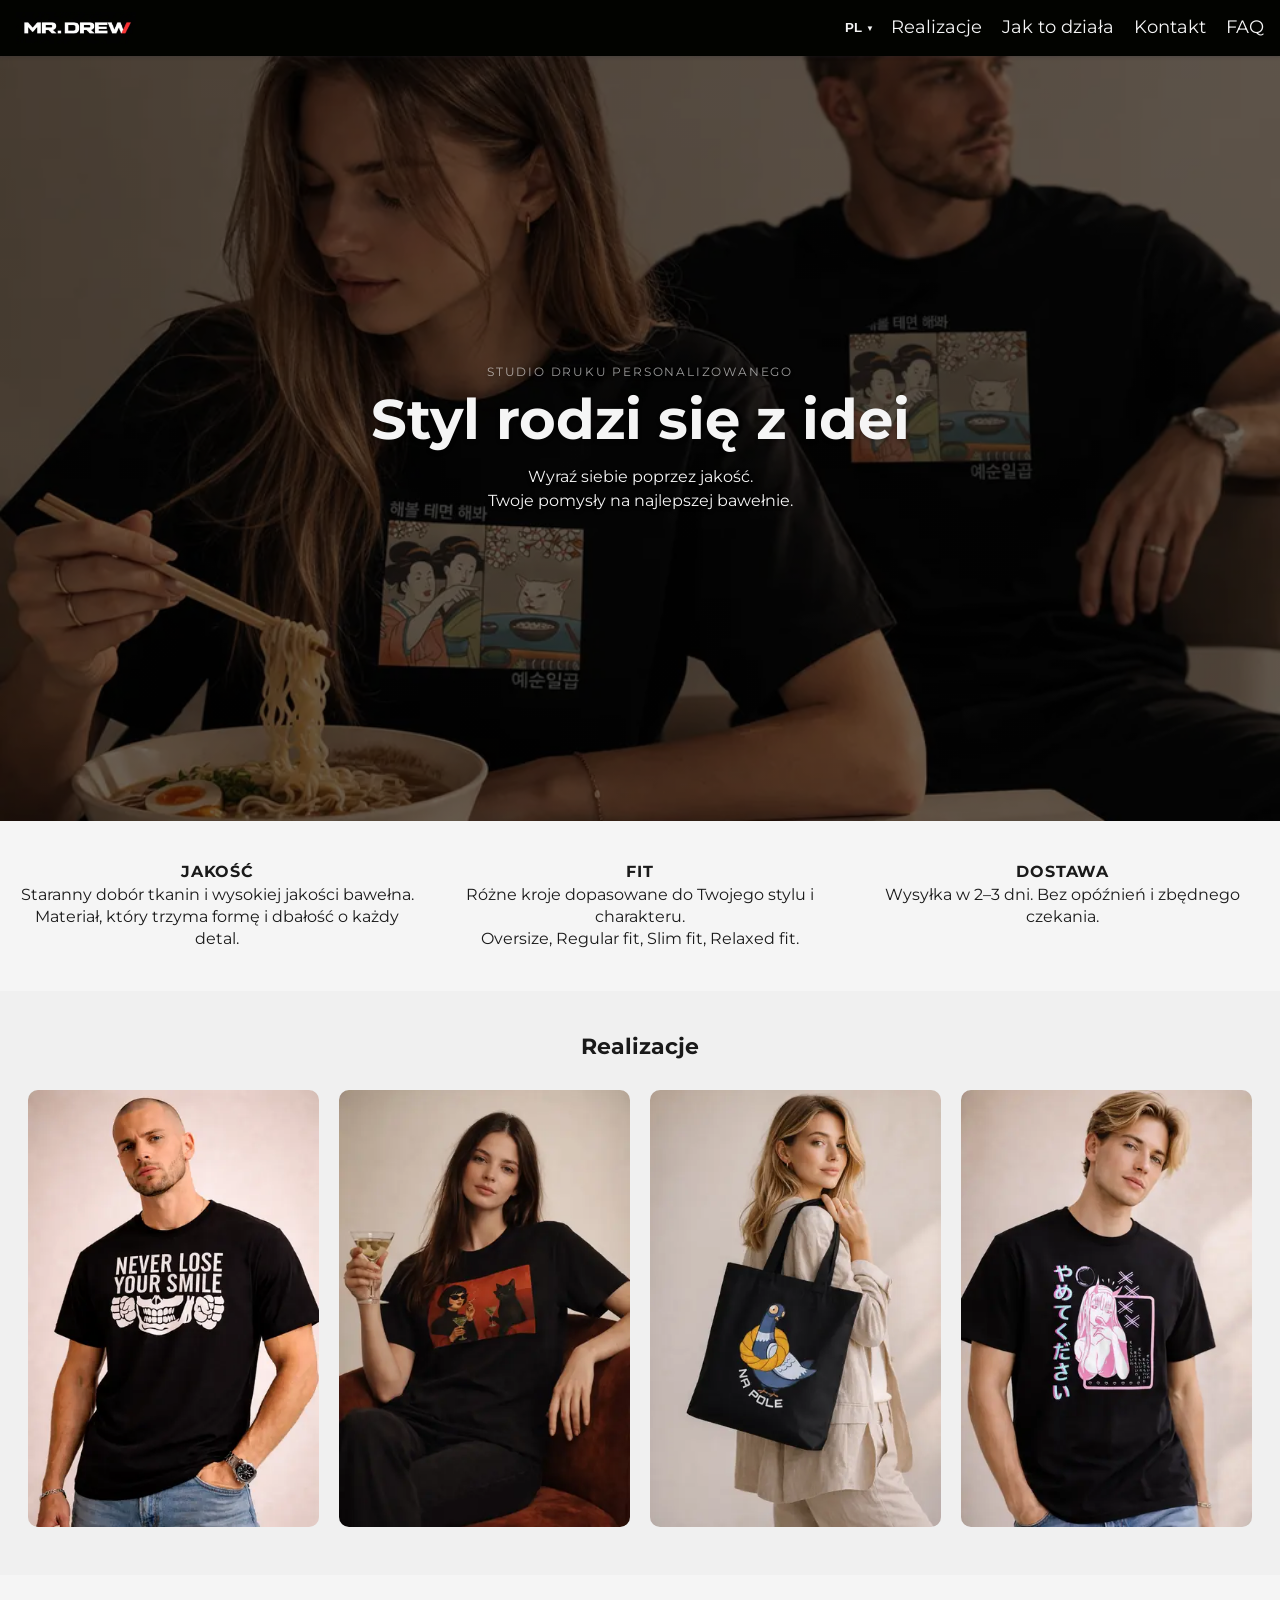
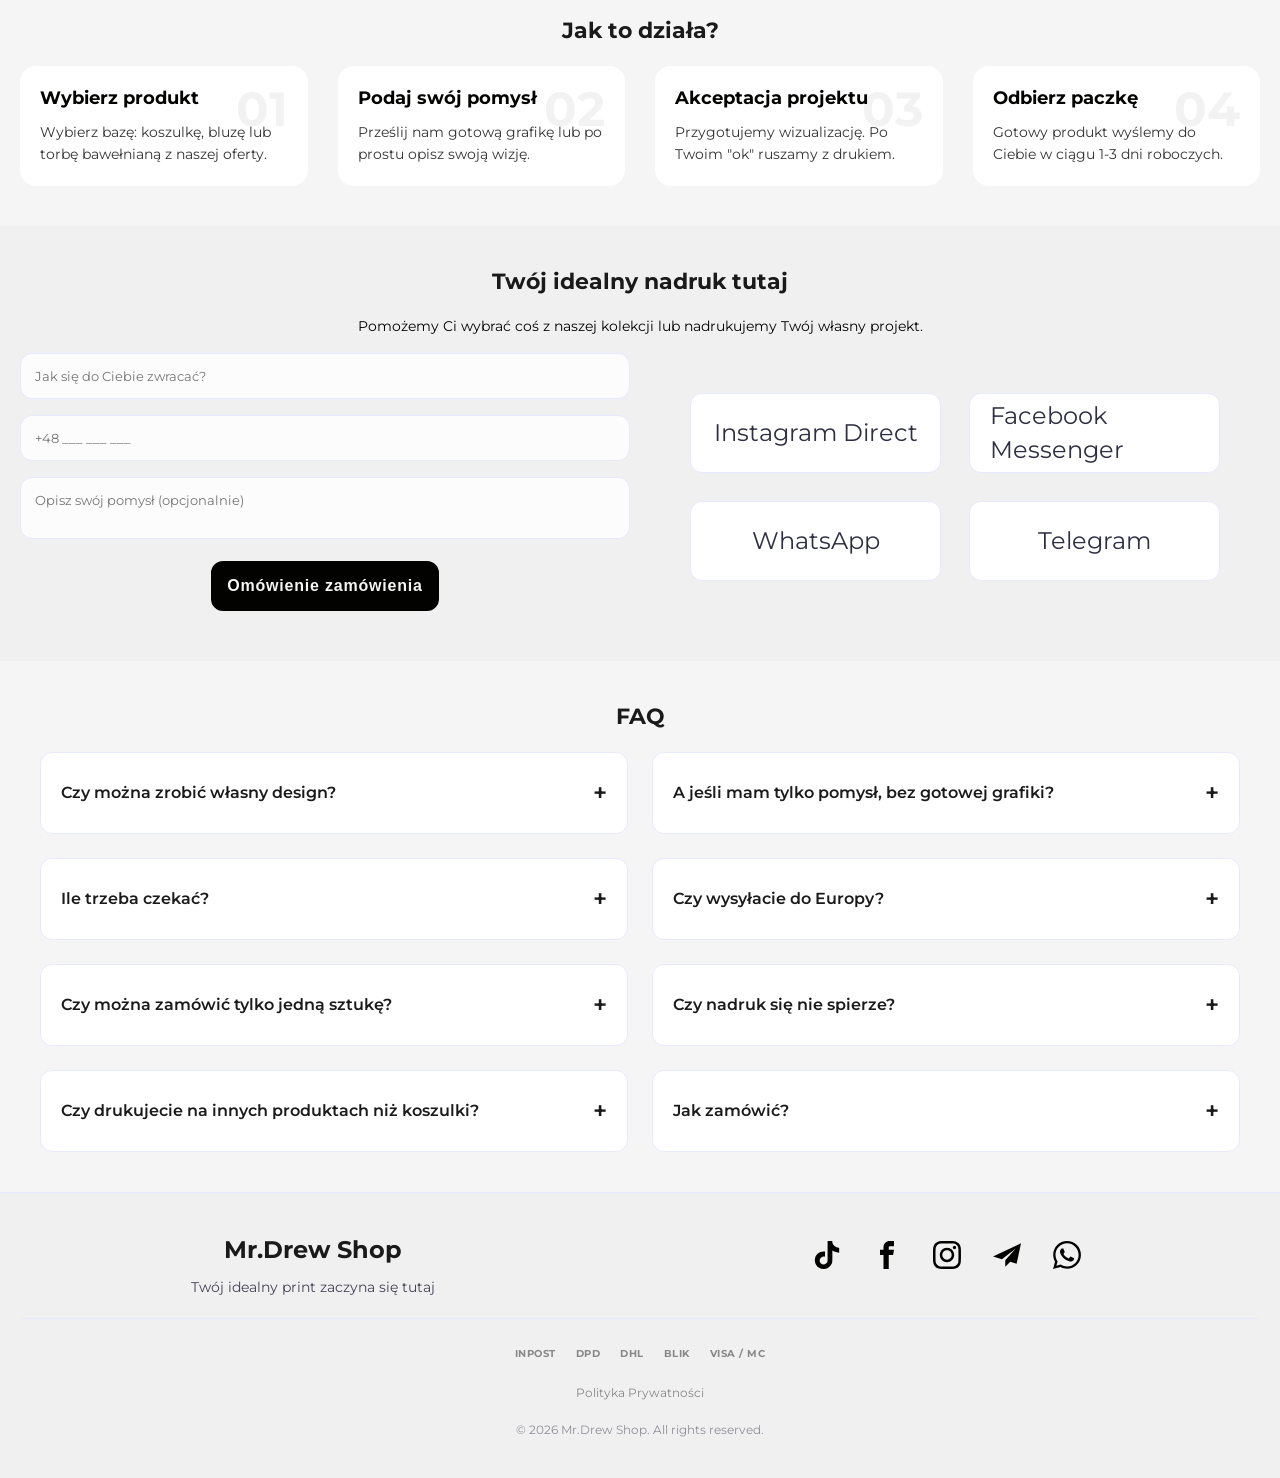
==== index.html @ 03f2119f "su1" ====
<!doctype html>
<html lang="pl">
  <head>
    <meta charset="UTF-8" />
    <meta name="viewport" content="width=device-width, initial-scale=1.0" />
    <title>
      Mr. Drew | Nadruki na odzieży | Personalizowane koszulki i bluzy
    </title>
    <meta
      name="description"
      content="Personalizowana odzież с Twoim nadrukiem w 48h. Najwyższa jakość, gruba bawełna i trwałe nadruki. Stwórz własny styl z Mr. Drew. Noś swoje!"
    />
    <meta property="og:type" content="website" />
    <meta property="og:url" content="https://mrdrewstore.pl/" />
    <meta
      property="og:title"
      content="MR. DREW | Personalizowany nadruk на odzieży"
    />
    <meta
      property="og:description"
      content="Wysokiej jakości nadruki na koszulkach w 48h. Twoje pomysły na najlepszej bawełnie. Noś to, co Twoje!"
    />
    <meta property="og:image" content="../img/og-image.jpg" />
    <meta property="twitter:card" content="summary_large_image" />
    <meta
      property="twitter:title"
      content="MR. DREW | Nadruki personalizowane"
    />
    <meta
      property="twitter:description"
      content="Stwórz własny styl. Najwyższa jakość bawełny i trwały nadruk."
    />
    <link
      rel="preload"
      href="./fonts/montserrat-v31-cyrillic_cyrillic-ext_latin_latin-ext-700.woff2"
      as="font"
      type="font/woff2"
      crossorigin
    />
    <link
      rel="preload"
      href="./fonts/montserrat-v31-cyrillic_cyrillic-ext_latin_latin-ext-regular.woff2"
      as="font"
      type="font/woff2"
      crossorigin
    />
    <link
      rel="preload"
      as="image"
      href="./img/hero-mobile.webp"
      media="(max-width: 767px)"
    />
    <link
      rel="preload"
      as="image"
      href="./img/hero-tablet.webp"
      media="(min-width: 768px) and (max-width: 1023px)"
    />
    <link
      rel="preload"
      as="image"
      href="./img/hero.webp"
      media="(min-width: 1024px)"
    />
    <link rel="stylesheet" href="./css/style.css" />
    <link rel="alternate" hreflang="pl" href="https://mrdrewstore.pl/" />
    <link rel="alternate" hreflang="uk" href="https://mrdrewstore.pl/ua/" />
    <link rel="alternate" hreflang="en" href="https://mrdrewstore.pl/en/" />
    <script type="application/ld+json">
      {
        "@context": "https://schema.org",
        "@type": "FAQPage",
        "mainEntity": [
          {
            "@type": "Question",
            "name": "Czy można zrobić własny design?",
            "acceptedAnswer": {
              "@type": "Answer",
              "text": "Tak, to nasza specjalność. Prześlij nam swój projekt, а my dobierzemy najlepszą metodę druku (DTF lub sitodruk), aby Twoja wizja stała się rzeczywistością."
            }
          },
          {
            "@type": "Question",
            "name": "A jeśli mam tylko pomysł, bez gotowej grafiki?",
            "acceptedAnswer": {
              "@type": "Answer",
              "text": "Żaden problem. Opisz nam to słowami, a my pomożemy to sformalizować i przygotować profesjonalny projekt do druku."
            }
          },
          {
            "@type": "Question",
            "name": "Ile trzeba czekać?",
            "acceptedAnswer": {
              "@type": "Answer",
              "text": "Realizacja trwa zazwyczaj 1–3 dni robocze. Do tego należy doliczyć czas dostawy kurierem, który na terenie Polski zajmuje zwykle 1-2 dni."
            }
          },
          {
            "@type": "Question",
            "name": "Czy wysyłacie do Europy?",
            "acceptedAnswer": {
              "@type": "Answer",
              "text": "Tak, wysyłamy nasze produkty do większości krajów Europy. Szybko i bez zbędnych formalności."
            }
          },
          {
            "@type": "Question",
            "name": "Czy można zamówić tylko jedną sztukę?",
            "acceptedAnswer": {
              "@type": "Answer",
              "text": "Oczywiście. Realizujemy zamówienia już od jednej sztuki, ale chętnie podejmujemy się też większych nakładów hurtowych."
            }
          },
          {
            "@type": "Question",
            "name": "Czy nadruk się nie spierze?",
            "acceptedAnswer": {
              "@type": "Answer",
              "text": "Nie. Stosujemy trwałe techniki druku, takie jak DTF, które przy praniu w 30-40 stopniach zachowują idealny wygląd przez lata."
            }
          }
        ]
      }
    </script>
  </head>
  <body id="main">
    <header class="header">
      <div class="logo">
        <a href="./index.html"
          ><img
            src="./img/logo.webp"
            class="logo-img"
            alt="Mr. Drew - strona główna"
        /></a>
      </div>

      <div class="header-actions">
        <div class="lang-switcher">
          <button
            type="button"
            class="lang-current"
            aria-label="Zmień język"
            aria-expanded="false"
            aria-haspopup="listbox"
          >
            PL
          </button>

          <ul class="lang-list">
            <li>
              <a href="/" aria-label="Język polski">PL</a>
            </li>
            <li>
              <a href="/ua/" aria-label="Język ukraiński">UA</a>
            </li>
            <li>
              <a href="/en/" aria-label="Język angielski">EN</a>
            </li>
          </ul>
        </div>
        <button
          type="button"
          class="burger-btn"
          data-menu-open
          aria-label="Otwórz menu"
        >
          <svg class="burger-icon" width="24" height="24">
            <use href="./img/icons.svg#icon-burger"></use>
          </svg>
        </button>
        <nav class="nav-desktop">
          <ul>
            <li>
              <a href="#categories" class="nav-link">Realizacje</a>
            </li>
            <li><a href="#process" class="nav-link">Jak to działa</a></li>
            <li><a href="#order-form" class="nav-link">Kontakt</a></li>
            <li>
              <a href="#faq" class="nav-link">FAQ</a>
            </li>
          </ul>
        </nav>
      </div>

      <div class="mobile-menu" data-menu>
        <div class="container mobile-menu-container">
          <button
            class="mobile-menu-close"
            data-menu-close
            aria-label="Zamknij menu"
          >
            <svg class="mobile-menu-close-icon" width="8" height="8">
              <use href="./img/icons.svg#icon-close"></use>
            </svg>
          </button>
          <nav class="nav">
            <ul class="nav-list-mobile">
              <li>
                <a href="#categories">Realizacje</a>
              </li>
              <li><a href="#process">Jak to działa</a></li>
              <li><a href="#order-form">Kontakt / Forma</a></li>
              <li>
                <a href="#faq">FAQ</a>
              </li>
            </ul>
          </nav>
          <address class="contacts-mobile">
            <ul class="contacts-list-mobile">
              <li class="contacts-item-mobile">
                <a
                  class="contacts-link-mobile"
                  href="mailto:mrdrewstore@gmail.com"
                  >mrdrewstore@gmail.com</a
                >
              </li>
              <li class="contacts-item-mobile">
                <a class="contacts-link-mobile" href="tel:+48575214889"
                  >+48 575 214 889</a
                >
              </li>
            </ul>
          </address>
          <ul class="header-link-list">
            <li class="social-list">
              <a
                class="social-link"
                href="https://www.tiktok.com/@mr.drew_store"
                aria-label="Nasz TikTok"
              >
                <svg class="social-link-icon" width="24" height="24">
                  <use href="./img/icons.svg#icon-tiktok"></use>
                </svg>
              </a>
            </li>
            <li class="social-list">
              <a
                class="social-link"
                href="https://www.facebook.com/people/Mr-Drew/61578522144234/"
                aria-label="Nasz Facebook"
              >
                <svg class="social-link-icon" width="24" height="24">
                  <use href="./img/icons.svg#icon-facebook"></use>
                </svg>
              </a>
            </li>
            <li class="social-list">
              <a
                class="social-link"
                href="https://www.instagram.com/mr.drew_store"
                aria-label="Nasz Instagram"
              >
                <svg class="social-link-icon" width="24" height="24">
                  <use href="./img/icons.svg#icon-instagram"></use>
                </svg>
              </a>
            </li>
            <li class="social-list">
              <a
                class="social-link"
                href="https://t.me/mr.drew_store/"
                aria-label="Nasz Telegram"
              >
                <svg class="social-link-icon" width="24" height="24">
                  <use href="./img/icons.svg#icon-send"></use>
                </svg>
              </a>
            </li>
            <li class="social-list">
              <a
                class="social-link"
                href="https://wa.me/48575214889"
                aria-label="Skontaktuj się przez WhatsApp"
              >
                <svg class="social-link-icon" width="24" height="24">
                  <use href="./img/icons.svg#icon-whatsapp"></use>
                </svg>
              </a>
            </li>
          </ul>
        </div>
      </div>
    </header>

    <section class="hero">
      <div class="hero-content">
        <p class="hero-overline">Studio druku personalizowanego</p>
        <h1>Styl rodzi się z idei</h1>
        <p class="hero-subtitle">
          Wyraź siebie poprzez jakość. <br />
          Twoje pomysły na najlepszej bawełnie.
        </p>
      </div>
    </section>

    <section class="features section">
      <div class="feature-item">
        <div>
          <h3 class="feature-title">JAKOŚĆ</h3>
          <p>
            Staranny dobór tkanin i wysokiej jakości bawełna. Materiał, który
            trzyma formę i dbałość o każdy detal.
          </p>
        </div>
      </div>

      <div class="feature-item">
        <div>
          <h3 class="feature-title">FIT</h3>
          <p>
            Różne kroje dopasowane do Twojego stylu i charakteru. <br />
            Oversize, Regular fit, Slim fit, Relaxed fit.
          </p>
        </div>
      </div>

      <div class="feature-item">
        <div>
          <h3 class="feature-title">DOSTAWA</h3>
          <p>Wysyłka w 2–3 dni. Bez opóźnień i zbędnego czekania.</p>
        </div>
      </div>
    </section>

    <section class="section categories" id="categories">
      <h2>Realizacje</h2>
      <div class="grid-four">
        <div class="category-card">
          <div class="img-placeholder">
            <picture>
              <source
                srcset="./img/smile.webp 400w, ./img/smile@2x.webp 800w"
                sizes="(max-width: 767px) 100vw, (max-width: 1023px) 50vw, 25vw"
                type="image/webp"
              />

              <img
                src="./img/smile.webp"
                alt="Koszulka męska z autorskim nadrukiem premium"
                decoding="async"
                width="400"
                height="600"
              />
            </picture>
          </div>
        </div>
        <div class="category-card">
          <div class="img-placeholder">
            <picture>
              <source
                srcset="./img/glass.webp 400w, ./img/glass@2x.webp 800w"
                sizes="(max-width: 767px) 100vw, (max-width: 1023px) 50vw, 25vw"
                type="image/webp"
              />

              <img
                src="./img/glass.webp"
                alt="Stylowy nadruk na czarnej koszulce - Studio Mr. Drew"
                decoding="async"
                width="400"
                height="600"
              />
            </picture>
          </div>
        </div>
        <div class="category-card">
          <div class="img-placeholder">
            <picture>
              <source
                srcset="./img/bag.webp 400w, ./img/bag@2x.webp 800w"
                sizes="(max-width: 767px) 100vw, (max-width: 1023px) 50vw, 25vw"
                type="image/webp"
              />

              <img
                src="./img/bag.webp"
                alt="Torba bawełniana z personalizowanym nadrukiem"
                decoding="async"
                width="400"
                height="600"
              />
            </picture>
          </div>
        </div>
        <div class="category-card">
          <div class="img-placeholder">
            <picture>
              <source
                srcset="./img/anime.webp 400w, ./img/anime@2x.webp 800w"
                sizes="(max-width: 767px) 100vw, (max-width: 1023px) 50vw, 25vw"
                type="image/webp"
              />

              <img
                src="./img/anime.webp"
                alt="Koszulka z nadrukiem w stylu anime"
                decoding="async"
                width="400"
                height="600"
              />
            </picture>
          </div>
        </div>
      </div>
    </section>

    <section class="process section" id="process">
      <div class="container">
        <h2 class="section-title">Jak to działa?</h2>

        <div class="process-grid">
          <div class="process-item">
            <div class="process-number">01</div>
            <h3 class="process-step-title">Wybierz produkt</h3>
            <p class="process-text">
              Wybierz bazę: koszulkę, bluzę lub torbę bawełnianą z naszej
              oferty.
            </p>
          </div>

          <div class="process-item">
            <div class="process-number">02</div>
            <h3 class="process-step-title">Podaj swój pomysł</h3>
            <p class="process-text">
              Prześlij nam gotową grafikę lub po prostu opisz swoją wizję.
            </p>
          </div>

          <div class="process-item">
            <div class="process-number">03</div>
            <h3 class="process-step-title">Akceptacja projektu</h3>
            <p class="process-text">
              Przygotujemy wizualizację. Po Twoim "ok" ruszamy z drukiem.
            </p>
          </div>

          <div class="process-item">
            <div class="process-number">04</div>
            <h3 class="process-step-title">Odbierz paczkę</h3>
            <p class="process-text">
              Gotowy produkt wyślemy do Ciebie w ciągu 1-3 dni roboczych.
            </p>
          </div>
        </div>
      </div>
    </section>

    <section class="section contact" id="order-form">
      <div class="container">
        <div class="contact-header">
          <h2 class="section-title">Twój idealny nadruk tutaj</h2>
          <p class="alt-title">
            Pomożemy Ci wybrać coś z naszej kolekcji lub nadrukujemy Twój własny
            projekt.
          </p>
        </div>

        <div class="contact-grid">
          <form
            name="consultation-form"
            method="POST"
            data-netlify="true"
            data-netlify-honeypot="bot-field"
            class="order-form"
          >
            <input type="hidden" name="form-name" value="consultation-form" />
            <div class="visually-hidden">
              <label>Don't fill this out: <input name="bot-field" /></label>
            </div>
            <div class="form-group">
              <input
                type="text"
                name="name"
                placeholder="Jak się do Ciebie zwracać?"
                required
                autocomplete="name"
              />
            </div>

            <div class="form-group">
              <input
                type="tel"
                name="phone"
                id="form-phone-input"
                inputmode="tel"
                placeholder="+48 ___ ___ ___"
                required
                minlength="9"
                pattern=".{9,}"
                title="Numer powinien zawierać co najmniej 9 znaków"
                autocomplete="tel"
              />
            </div>

            <div class="form-group">
              <textarea
                name="request"
                placeholder="Opisz swój pomysł (opcjonalnie)"
              ></textarea>
            </div>

            <button type="submit" class="btn-submit">
              Omówienie zamówienia
            </button>
          </form>

          <div class="contact-alternatives">
            <div class="messenger-grid">
              <a
                href="https://ig.me/m/mr.drew_store"
                class="ms-btn insta"
                target="_blank"
                >Instagram Direct</a
              >
              <a
                href="https://m.me/61578522144234"
                class="ms-btn mssngr"
                target="_blank"
                >Facebook Messenger</a
              >
              <a
                href="https://wa.me/48575214889"
                class="ms-btn wa"
                target="_blank"
                >WhatsApp</a
              >
              <a
                href="https://t.me/mr_drew_store"
                class="ms-btn tg"
                target="_blank"
                >Telegram</a
              >
            </div>
          </div>
        </div>
      </div>
    </section>

    <section class="section faq" id="faq">
      <div class="container">
        <h2 class="section-title">FAQ</h2>

        <div class="faq-list">
          <details class="faq-card" name="faq">
            <summary class="faq-question">
              Czy można zrobić własny design?
            </summary>
            <div class="faq-answer-wrapper">
              <div class="faq-answer-inner">
                <div class="faq-answer">
                  <p>
                    Tak, to nasza specjalność. Prześlij nam swój projekt, a my
                    dobierzemy najlepszą metodę druku (DTF lub sitodruk), aby
                    Twoja wizja stała się rzeczywistością.
                  </p>
                </div>
              </div>
            </div>
          </details>

          <details class="faq-card" name="faq">
            <summary class="faq-question">
              A jeśli mam tylko pomysł, bez gotowej grafiki?
            </summary>
            <div class="faq-answer-wrapper">
              <div class="faq-answer-inner">
                <div class="faq-answer">
                  <p>
                    Żaden problem. Opisz nam to słowami, a my pomożemy to
                    sformalizować i przygotować do druku.
                  </p>
                </div>
              </div>
            </div>
          </details>

          <details class="faq-card" name="faq">
            <summary class="faq-question">Ile trzeba czekać?</summary>
            <div class="faq-answer-wrapper">
              <div class="faq-answer-inner">
                <div class="faq-answer">
                  <p>
                    Zazwyczaj 1–3 dni na wykonanie. Do tego dochodzi czas
                    dostawy kurierem — zależy od miasta, ale działamy
                    ekspresowo.
                  </p>
                </div>
              </div>
            </div>
          </details>

          <details class="faq-card" name="faq">
            <summary class="faq-question">Czy wysyłacie do Europy?</summary>
            <div class="faq-answer-wrapper">
              <div class="faq-answer-inner">
                <div class="faq-answer">
                  <p>
                    Tak. Ślemy paczki do całej Europy bez zbędnych ceregieli.
                  </p>
                </div>
              </div>
            </div>
          </details>

          <details class="faq-card" name="faq">
            <summary class="faq-question">
              Czy można zamówić tylko jedną sztukę?
            </summary>
            <div class="faq-answer-wrapper">
              <div class="faq-answer-inner">
                <div class="faq-answer">
                  <p>Oczywiście. Jedną, dziesięć czy sto — jak Ci wygodnie.</p>
                </div>
              </div>
            </div>
          </details>

          <details class="faq-card" name="faq">
            <summary class="faq-question">Czy nadruk się nie spierze?</summary>
            <div class="faq-answer-wrapper">
              <div class="faq-answer-inner">
                <div class="faq-answer">
                  <p>
                    Nie. Robimy to tak, żebyś nosił to latami, a nie na raz.
                    Stosujemy trwałe techniki druku (DTF), które wytrzymują
                    mnóstwo prań.
                  </p>
                </div>
              </div>
            </div>
          </details>

          <details class="faq-card" name="faq">
            <summary class="faq-question">
              Czy drukujecie na innych produktach niż koszulki?
            </summary>
            <div class="faq-answer-wrapper">
              <div class="faq-answer-inner">
                <div class="faq-answer">
                  <p>
                    Tak! Wykonujemy nadruki na bluzach (hoodie), torbach
                    bawełnianych (shopper), czapkach, skarpetkach oraz kubkach.
                    Do każdego materiału dobieramy najtrwalszą technikę nadruku.
                  </p>
                </div>
              </div>
            </div>
          </details>

          <details class="faq-card" name="faq">
            <summary class="faq-question">Jak zamówić?</summary>
            <div class="faq-answer-wrapper">
              <div class="faq-answer-inner">
                <div class="faq-answer">
                  <p>
                    Napisz do nas bezpośrednio lub złóż zamówienie przez stronę.
                    Dalej poprowadzimy Cię za rękę.
                  </p>
                </div>
              </div>
            </div>
          </details>
        </div>
      </div>
    </section>

    <footer class="footer">
      <div class="container">
        <div class="footer-grid">
          <div class="footer-brand">
            <a href="/" class="footer-logo">Mr.Drew Shop</a>
            <p class="footer-description">
              Twój idealny print zaczyna się tutaj
            </p>
          </div>

          <div class="footer-nav">
            <h4 class="footer-title">Nawigacja</h4>
            <ul class="footer-links">
              <li>
                <a href="#categories">Realizacje</a>
              </li>
              <li><a href="#process">Jak to działa</a></li>
              <li><a href="#order-form">Kontakt / Forma</a></li>
              <li>
                <a href="#faq">FAQ</a>
              </li>
            </ul>
          </div>

          <div class="footer-socials">
            <ul class="header-link-list">
              <li class="social-list">
                <a
                  class="social-link"
                  href="https://www.tiktok.com/@mr.drew_store"
                  aria-label="Nasz TikTok"
                  ><svg class="footer-icon" width="24" height="24">
                    <use href="./img/icons.svg#icon-tiktok"></use>
                  </svg>
                </a>
              </li>
              <li class="social-list">
                <a
                  class="social-link"
                  href="https://www.facebook.com/people/Mr-Drew/61578522144234/"
                  aria-label="Nasz Facebook"
                  ><svg class="footer-icon" width="24" height="24">
                    <use href="./img/icons.svg#icon-facebook"></use>
                  </svg>
                </a>
              </li>
              <li class="social-list">
                <a
                  class="social-link"
                  href="https://www.instagram.com/mr.drew_store"
                  aria-label="Nasz Instagram"
                  ><svg class="footer-icon" width="24" height="24">
                    <use href="./img/icons.svg#icon-instagram"></use>
                  </svg>
                </a>
              </li>
              <li class="social-list">
                <a
                  class="social-link"
                  href="https://t.me/mr.drew_store/"
                  aria-label="Nasz Telegram"
                  ><svg class="footer-icon" width="24" height="24">
                    <use href="./img/icons.svg#icon-send"></use>
                  </svg>
                </a>
              </li>
              <li class="social-list">
                <a
                  class="social-link"
                  href="https://wa.me/48575214889"
                  aria-label="Skontaktuj się przez WhatsApp"
                  ><svg class="footer-icon" width="24" height="24">
                    <use href="./img/icons.svg#icon-whatsapp"></use>
                  </svg>
                </a>
              </li>
            </ul>
          </div>
        </div>

        <hr class="footer-divider" />

        <div class="footer-bottom">
          <p class="copyright">
            &copy; 2026 Mr.Drew Shop. All rights reserved.
          </p>

          <a href="privacy.html" class="privacy-link">Polityka Prywatności</a>

          <div class="trust-badges">
            <span class="badge">InPost</span>
            <span class="badge">DPD</span>
            <span class="badge">DHL</span>
            <span class="badge">BLIK</span>
            <span class="badge">Visa / MC</span>
          </div>
        </div>
      </div>
    </footer>

    <div id="success-modal" class="modal-overlay is-hidden">
      <div class="modal-content">
        <button
          type="button"
          class="modal-close-btn"
          id="modal-close-btn"
          aria-label="Zamknij powiadomienie"
        >
          <svg width="12" height="12">
            <use href="./img/icons.svg#icon-close"></use>
          </svg>
        </button>

        <h2 class="modal-title">Dziękujemy!</h2>
        <p class="modal-text">
          Twoje zgłoszenie zostało przyjęte. Skontaktujemy się z Tobą w
          najbliższym czasie.
        </p>

        <button type="button" class="modal-ok-btn" id="modal-ok-btn">OK</button>
      </div>
    </div>
    <script src="./js/index.js"></script>

    <script>
      window.addEventListener("load", () => {
        const s1 = document.createElement("script");
        s1.async = true;
        s1.src = "https://www.googletagmanager.com/gtag/js?id=G-KKGRZ2KLPZ";
        document.body.appendChild(s1);
        window.dataLayer = window.dataLayer || [];
        function gtag() {
          dataLayer.push(arguments);
        }
        gtag("js", new Date());
        gtag("config", "G-KKGRZ2KLPZ");

        (function (c, l, a, r, i, t, y) {
          c[a] =
            c[a] ||
            function () {
              (c[a].q = c[a].q || []).push(arguments);
            };
          t = l.createElement(r);
          t.async = 1;
          t.src = "https://www.clarity.ms/tag/" + i;
          y = l.getElementsByTagName(r)[0];
          y.parentNode.insertBefore(t, y);
        })(window, document, "clarity", "script", "wjt2ygruwv");
      });
    </script>
  </body>
</html>
---- css/style.css ----
/* montserrat-regular - cyrillic_cyrillic-ext_latin_latin-ext */
@font-face {
  font-display: swap; /* Check https://developer.mozilla.org/en-US/docs/Web/CSS/@font-face/font-display for other options. */
  font-family: "Montserrat";
  font-style: normal;
  font-weight: 400;
  src: url("../fonts/montserrat-v31-cyrillic_cyrillic-ext_latin_latin-ext-regular.woff2")
    format("woff2"); /* Chrome 36+, Opera 23+, Firefox 39+, Safari 12+, iOS 10+ */
}
/* montserrat-600 - cyrillic_cyrillic-ext_latin_latin-ext */
@font-face {
  font-display: swap; /* Check https://developer.mozilla.org/en-US/docs/Web/CSS/@font-face/font-display for other options. */
  font-family: "Montserrat";
  font-style: normal;
  font-weight: 600;
  src: url("../fonts/montserrat-v31-cyrillic_cyrillic-ext_latin_latin-ext-600.woff2")
    format("woff2"); /* Chrome 36+, Opera 23+, Firefox 39+, Safari 12+, iOS 10+ */
}
/* montserrat-700 - cyrillic_cyrillic-ext_latin_latin-ext */
@font-face {
  font-display: swap; /* Check https://developer.mozilla.org/en-US/docs/Web/CSS/@font-face/font-display for other options. */
  font-family: "Montserrat";
  font-style: normal;
  font-weight: 700;
  src: url("../fonts/montserrat-v31-cyrillic_cyrillic-ext_latin_latin-ext-700.woff2")
    format("woff2"); /* Chrome 36+, Opera 23+, Firefox 39+, Safari 12+, iOS 10+ */
}

/* ==========================================================================
   1. БАЗОВЫЕ НАСТРОЙКИ (MOBILE FIRST)
   ========================================================================== */
:root {
  --dark: #1a1a1a;
  --light-bg: #f5f5f5;
  --white: #ffffff;
  --gray: #666;
  --section-padding-desktop: 120px; /* Отступ для десктопа */
  --border-color: rgba(2, 3, 0, 0.07); /* Твой тонкий бордер */
}

html {
  scroll-behavior: smooth;
}

* {
  box-sizing: border-box;
  margin: 0;
  padding: 0;
}

body {
  font-family: "Montserrat", sans-serif;
  color: var(--dark);
  line-height: 1.4;
  background-color: var(--white);
}

ul,
ol {
  list-style-type: none;
  margin: 0;
  padding: 0;
}

a {
  text-decoration: none;
}

img {
  display: block;
  max-width: 100%;
  height: auto;
}

/* Универсальный класс для скрытия элементов, которые нужны только роботам или скринридерам */
.visually-hidden {
  position: absolute;
  width: 1px;
  height: 1px;
  margin: -1px;
  border: 0;
  padding: 0;
  white-space: nowrap;
  clip-path: inset(100%);
  clip: rect(0 0 0 0);
  overflow: hidden;
}

/* Контейнеры и отступы */
.section {
  padding: 40px 20px;
  background: var(--light-bg);
  width: 100%;
  box-sizing: border-box;
}

.section h2 {
  margin-bottom: 20px;
  font-size: 1.4rem;
  text-align: center;
}

.btn-secondary {
  padding: 10px 0;
  width: 100%;
  font-size: 0.8rem;
}

/* Header (Mobile) */
.header {
  display: flex;
  justify-content: space-between;
  align-items: center;
  padding: 12px 16px;

  /* Свойства для фиксации */
  position: sticky;
  top: 0;
  left: 0;
  right: 0;
  z-index: 1000;
  background-color: #020300;
  box-shadow:
    0px 2px 4px rgba(46, 47, 66, 0.08),
    0px 1px 2px rgba(46, 47, 66, 0.16);
}

.logo a {
  display: flex;
  align-items: center;
}

.logo-img {
  /* Базовый размер для десктопа */
  width: 120px;
  height: auto; /* Чтобы не искажались пропорции */
  display: block;
}

.nav-desktop {
  display: none;
}
/* Скрываем меню на мобильных (обычно гамбургер) */

.header-actions {
  display: flex;
  gap: 12px;
}

.lang-switcher {
  position: relative;
}

.lang-current {
  color: var(--light-bg);
  background: none;
  border: none;
  font-weight: 700;
  cursor: pointer;
  padding: 5px;
  display: flex;
  align-items: center;
  gap: 4px;
  transition: color 0.2s ease;
}

/* Маленькая стрелочка вниз */
.lang-current::after {
  content: "▼";
  font-size: 8px;
  margin-top: 1px;
}

.lang-list {
  display: none;
  position: absolute;

  top: calc(100% + 12px); /* Чуть больше отступ от кнопки */
  left: 50%;
  transform: translateX(-50%);

  /* Делаем фон чуть светлее и добавляем эффект стекла (по желанию) */
  background-color: #1e1e1e;
  border: 1px solid rgba(255, 255, 255, 0.1); /* Тонкая светлая граница */
  border-radius: 12px; /* Мягкие современные углы */
  padding: 6px;
  min-width: 52px;

  /* Глубокая, мягкая тень */
  box-shadow: 0 10px 25px -5px rgba(0, 0, 0, 0.6);
  z-index: 100;
}

/* Элементы списка */
.lang-list li a {
  display: block;
  padding: 10px 14px;
  color: #a0a0a0; /* В обычном состоянии текст серый */
  text-decoration: none;
  font-size: 13px;
  font-weight: 500;
  text-align: center;
  border-radius: 8px; /* Скругляем саму область наведения */
  transition: all 0.2s ease;
}

/* Эффект при наведении */
.lang-list li a:hover {
  background-color: rgba(
    255,
    255,
    255,
    0.05
  ); /* Легкий блик вместо черного фона */
  color: #ffffff; /* Текст становится белым */
}

/* Анимация появления */
.lang-switcher.is-open .lang-list {
  display: block;
  animation: dropDown 0.3s cubic-bezier(0.18, 0.89, 0.32, 1.28) forwards;
}

@keyframes dropDown {
  from {
    opacity: 0;
    transform: translateX(-50%) translateY(-10px) scale(0.95);
  }
  to {
    opacity: 1;
    transform: translateX(-50%) translateY(0) scale(1);
  }
}

.burger-btn {
  padding: 0;
  border: none;
  background-color: transparent;
}

.burger-icon {
  display: block;
  fill: var(--light-bg);
}

.mobile-menu {
  position: fixed;
  top: 0;
  left: 0;
  width: 100%;
  height: 100%;
  background: rgba(0, 0, 0, 0.8); /* Черный на 80% */
  backdrop-filter: blur(10px); /* Размытие того, что под меню */

  opacity: 0;
  visibility: hidden;
  pointer-events: none;

  transition:
    opacity 250ms cubic-bezier(0.4, 0, 0.2, 1),
    visibility 250ms cubic-bezier(0.4, 0, 0.2, 1);
}

.mobile-menu.is-open {
  opacity: 1;
  visibility: visible;
  pointer-events: auto;
}

.mobile-menu-container {
  position: relative;
  padding: 72px 28px 40px;
  display: flex;
  flex-direction: column;
  height: 100%;
  gap: 40px;
}

.mobile-menu-close {
  position: absolute;
  top: 16px;
  right: 16px;

  display: flex;
  align-items: center;
  justify-content: center;
  padding: 0;
  border: 1px solid #f5f5f5;
  border-radius: 50%;
  width: 24px;
  height: 24px;
  background-color: transparent;
}

.mobile-menu-close-icon {
  fill: var(--light-bg);
  transition: fill 0.2s ease;
}

.mobile-menu-nav {
  margin-bottom: auto;
}

.nav-list-mobile {
  display: flex;
  flex-direction: column;
  gap: 28px;
}

.nav-list-mobile a {
  font-weight: 700;
  font-size: 24px;
  line-height: 1.11;
  letter-spacing: 0.02em;
  color: var(--light-bg);
}

.nav-list-mobile a:active,
.nav-list-mobile a:hover {
  color: #404bbf;
}

.contacts-list-mobile {
  display: flex;
  flex-direction: column;
  gap: 16px;
}

.contacts-link-mobile {
  font-style: normal;
  font-weight: 500;
  font-size: 20px;
  line-height: 1.2;
  letter-spacing: 0.02em;
  color: var(--light-bg);
}

.contacts-link-mobile:active {
  color: #404bbf;
}

.header-link-list {
  display: flex;
  justify-content: center;
  gap: 16px;
  align-items: center;
}

.social-link {
  display: flex;
  align-items: center;
  justify-content: center;
  width: 44px;
  height: 44px;
  transition: transform 0.2s;
}

.social-link-icon {
  width: 28px;
  height: 28px;
  display: block;
  fill: var(--light-bg);
  opacity: 0.7;
  transition: opacity 0.2s;
}
.social-link-icon:hover {
  opacity: 1;
}

@media (min-width: 768px) {
  /* Показываем навигацию */
  .nav-desktop {
    display: block;
  }
  .nav a {
    margin: 0 10px;
    text-decoration: none;
    color: var(--dark);
  }

  .nav-desktop ul {
    display: flex;
    gap: 20px;
  }

  .nav-link {
    font-size: 18px;
    color: var(--light-bg);
  }

  .burger-btn,
  .mobile-menu {
    display: none; /* Прячем всё мобильное */
  }
}

@media (min-width: 1024px) {
  /* Навигация шире */
  .nav a {
    margin: 0 20px;
  }
}

/* Hero (Mobile) */
.hero {
  height: 70vh;
  background-image:
    linear-gradient(rgba(0, 0, 0, 0.3), rgba(0, 0, 0, 0.3)),
    url("../img/hero-tablet.webp");
  background-image:
    linear-gradient(rgba(0, 0, 0, 0.3), rgba(0, 0, 0, 0.3)),
    -webkit-image-set(
        url("../img/hero-mobile.webp") 1x,
        url("../img/hero-tablet.webp") 2x
      );
  background-image:
    linear-gradient(rgba(0, 0, 0, 0.3), rgba(0, 0, 0, 0.3)),
    image-set(
      url("../img/hero-mobile.webp") 1x,
      url("../img/hero-tablet.webp") 2x
    );

  background-size: cover;
  background-position: center;
  background-repeat: no-repeat;

  display: flex;
  align-items: center;
  justify-content: center;
  text-align: center;
  padding: 20px;
  position: relative;
  overflow: hidden;
}

.hero::before {
  content: "";
  position: absolute;
  top: 0;
  left: 0;
  width: 100%;
  height: 100%;

  /* 0.2 — это 20% белого цвета. Картинка станет чуть светлее, но останется четкой */
  background: rgba(0, 0, 0, 0.4);

  z-index: 0;
}

.hero-content {
  position: relative;
  z-index: 1; /* Обязательно, чтобы текст был выше высветляющего слоя */
  text-shadow: 0 2px 4px rgba(0, 0, 0, 0.3);
  color: var(--light-bg);
}

.hero-overline {
  font-size: 12px;
  text-transform: uppercase;
  letter-spacing: 0.15em; /* Разряженный шрифт выглядит премиально */
  color: rgba(255, 255, 255, 0.6);
  margin-bottom: 8px;
  display: block;
}

.hero-content h1 {
  font-size: 44px;
  font-weight: 700;
  margin: 0;
  line-height: 1.1;
}

.hero-subtitle {
  font-size: 16px;
  line-height: 1.5;
  margin-top: 15px;
}

@media (min-width: 768px) {
  .hero {
    background-image:
      linear-gradient(rgba(0, 0, 0, 0.3), rgba(0, 0, 0, 0.3)),
      -webkit-image-set(
          url("../img/hero-tablet.webp") 1x,
          url("../img/hero@2x.webp") 2x
        );
    background-image:
      linear-gradient(rgba(0, 0, 0, 0.3), rgba(0, 0, 0, 0.3)),
      image-set(
        url("../img/hero-tablet.webp") 1x,
        url("../img/hero@2x.webp") 2x
      );
  }
}

@media (min-width: 1024px) {
  /* Hero */
  .hero {
    height: 85vh;
    padding: 0 5%;
    background-image:
      linear-gradient(rgba(0, 0, 0, 0.3), rgba(0, 0, 0, 0.3)),
      -webkit-image-set(
          url("../img/hero.webp") 1x,
          url("../img/hero@2x.webp") 2x
        );
    background-image:
      linear-gradient(rgba(0, 0, 0, 0.3), rgba(0, 0, 0, 0.3)),
      image-set(url("../img/hero.webp") 1x, url("../img/hero@2x.webp") 2x);
  }
  .hero-content h1 {
    font-size: 3.5rem;
    max-width: 700px;
  }
}

/* Features (Mobile - вертикально) */
.features {
  display: flex;
  flex-direction: column;
  gap: 30px;
}
.feature-item {
  display: flex;
  text-align: center;
}

.feature-title {
  font-size: inherit; /* Берет размер родителя, если нужно */
  font-weight: 700; /* Тот самый "strong" эффект */
  margin: 0; /* Убираем лишние отступы браузера */
  text-transform: uppercase;
  /* Можно добавить чуть-чуть межбуквенного интервала для стиля */
  letter-spacing: 0.05em;
}

@media (min-width: 768px) {
  /* Features - в ряд */
  .features {
    display: grid;
    /* Создаем 3 равные колонки. Gap учитывается автоматически! */
    grid-template-columns: repeat(3, 1fr);
    gap: 28px;
  }
  .feature-item {
    flex-direction: row;
  }
}

/* Grids (Mobile - в одну колонку) */
.categories {
  background-color: #f0f0f0;
}
.grid-four {
  display: flex;
  overflow-x: auto;
  scroll-snap-type: x mandatory;
  gap: 20px;
  padding: 8px;
}

.category-card {
  flex: 0 0 80%;
  scroll-snap-align: center;
  text-align: center;

  transition:
    transform 250ms ease,
    box-shadow 250ms ease;
}

.img-placeholder img {
  width: 100%;
  height: auto;
  border-radius: 10px; /* Скругление самого фото */
}

.category-card:hover img {
  transform: translateY(-5px); /* Легкий подъем при наведении */
  box-shadow: 0px 10px 20px rgba(46, 47, 66, 0.15);
}

@media (min-width: 768px) {
  .grid-four {
    display: grid;
    grid-template-columns: repeat(2, 1fr);
  }
}

@media (min-width: 1024px) {
  /* Сетка в 4 колонки */
  .grid-four {
    grid-template-columns: repeat(4, 1fr);
  }
}

/* процесс работы  */

.process-grid {
  display: grid;
  grid-template-columns: repeat(auto-fit, minmax(250px, 1fr));
  gap: 30px;
}

.process-item {
  position: relative;
  padding: 20px;
  background: #ffffff; /* Чистый белый для карточек, чтобы выделить их на f5f5f5 */
  border-radius: 16px;
  transition: transform 0.3s ease;
}

.process-item:hover {
  transform: translateY(-5px);
}

.process-number {
  font-size: 48px;
  font-weight: 900;
  color: rgba(2, 3, 0, 0.05); /* Едва заметный черный для фона цифры */
  position: absolute;
  top: 10px;
  right: 20px;
}

.process-step-title {
  font-size: 18px;
  font-weight: 700;
  color: #020300;
  margin-bottom: 10px;
  position: relative; /* Чтобы быть над цифрой */
}

.process-text {
  font-size: 14px;
  line-height: 1.6;
  color: #020300;
  opacity: 0.8;
  position: relative;
}

/* форма */

/* Контейнер сетки */

.contact {
  background-color: #f0f0f0;
}
.contact-grid {
  display: grid;
  grid-template-columns: 1fr;
  gap: 20px;
}

/* Стили полей (в стиле твоих карточек) */
.form-group input,
.form-group textarea {
  width: 100%;
  padding: 14px;
  margin-bottom: 16px;
  border: 1px solid #e7e9fc;
  border-radius: 12px; /* как у карточек */
  background-color: #fcfcfc;
  font-family: inherit;
  transition: border-color 250ms ease;
  resize: none;
}

.form-group input:focus,
.form-group textarea:focus {
  outline: none;
  border-color: #4d5ae5;
  background-color: #fff;
}

.btn-submit {
  display: block;
  margin: 0 auto;
  padding: 14px;
  background-color: #020300; /* Твой глубокий черный */
  color: #f5f5f5; /* Твой мягкий белый */
  border: 2px solid #020300;
  border-radius: 12px;
  font-size: 16px;
  font-weight: 700;
  letter-spacing: 0.05em;

  cursor: pointer;
  transition: all 0.3s ease;
}

/* Эффект при наведении */
.btn-submit:hover {
  background-color: transparent;
  color: #020300; /* Текст становится твоим черным */
}

/* Эффект при нажатии */
.btn-submit:active {
  transform: scale(0.98);
}

/* Кнопки мессенджеров */

.alt-title {
  text-align: center; /* Центрируем текст */
  margin-bottom: 16px; /* Отодвигаем от кнопок мессенджеров (подбери под себя) */
  color: #020300; /* Твой черный */
  font-size: 14px; /* Или твой текущий размер */
}
.messenger-grid {
  display: flex;
  flex-direction: column;
  gap: 12px;
}

.ms-btn {
  display: flex;
  align-items: center;
  justify-content: center;
  padding: 12px;
  border-radius: 12px;
  color: #2e2f42;
  background: #ffffff;
  border: 1px solid #e7e9fc; /* Нейтральный цвет как у карточек */
  transition: all 250ms ease;
}

.ms-btn:hover {
  opacity: 0.8;
}

/* При наведении кнопка мягко окрашивается в цвет бренда */
.ms-btn.insta:hover {
  border-color: #dc2743;
  color: #dc2743;
  background: #fff5f6;
}
.ms-btn.mssngr:hover {
  border-color: #006aff;
  color: #006aff;
  background: #f0f5ff;
}
.ms-btn.wa:hover {
  border-color: #25d366;
  color: #25d366;
  background: #f0fff5;
}
.ms-btn.tg:hover {
  border-color: #2aabee;
  color: #2aabee;
  background: #f0faff;
}

@media (min-width: 768px) {
  .messenger-grid {
    display: grid;
    grid-template-columns: 1fr 1fr;
  }
}

@media (min-width: 1024px) {
  .contact-grid {
    grid-template-columns: 1fr 1fr;
  }
  .messenger-grid {
    display: grid;
    grid-template-columns: 1fr 1fr; /* Две колонки */
    grid-auto-rows: 80px; /* Все кнопки будут высотой 80px */
    gap: 28px;
    margin: 40px;
  }

  .ms-btn {
    display: flex;
    align-items: center;
    justify-content: center;
    height: 100%; /* Растянется по высоте сетки */
    padding: 10px 20px; /* Обычный комфортный падинг */
    /* остальное (border, background) оставляешь как было */
    font-size: 24px;
  }
}

/* faq */

.faq-list {
  gap: 16px;
  display: grid;
  grid-template-columns: 1fr;
  align-items: start;
  max-width: 1200px;
  margin: 0 auto;
}

.faq-card {
  background: #ffffff;
  border: 1px solid #e7e9fc;
  border-radius: 12px;
  transition: box-shadow 300ms ease;
  overflow: hidden;
}

.faq-card summary {
  min-height: 80px; /* Подберите высоту, чтобы влез самый длинный вопрос в 2-3 строки */
  display: flex;
  align-items: center; /* Центрирует текст вопроса по вертикали */
  padding: 20px;
  cursor: pointer;
  list-style: none;
}

.faq-card[open] {
  box-shadow: 0px 4px 12px rgba(0, 0, 0, 0.05);
}

/* Шапка вопроса */
.faq-question {
  padding: 20px;
  font-weight: 600;
  cursor: pointer;
  list-style: none;
  display: flex;
  justify-content: space-between;
  align-items: center;
}

.faq-question::-webkit-details-marker {
  display: none;
} /* Убираем стрелку в Safari/Chrome */

.faq-question::after {
  content: "+";
  font-size: 24px;
  color: var(--dark);
  transition: transform 300ms ease;
}

.faq-card[open] .faq-question::after {
  transform: rotate(45deg);
}

/* Магия плавной высоты через Grid */
.faq-answer-wrapper {
  display: grid;
  grid-template-rows: 0fr;
  transition: grid-template-rows 300ms ease;
  overflow: hidden;
}

.faq-card.is-open .faq-answer-wrapper {
  grid-template-rows: 1fr;
}

.faq-answer-inner {
  min-height: 0;
}

/* Стили самого текста */
.faq-answer {
  padding: 0 20px 20px 20px;
  color: var(--dark);
  line-height: 1.5;
  opacity: 0;
  transform: translateY(-10px);
  transition:
    opacity 300ms ease,
    transform 300ms ease;
}

.faq-card[open] .faq-answer {
  opacity: 1;
  transform: translateY(0);
}

@media screen and (min-width: 768px) {
  .faq-list {
    grid-template-columns: repeat(2, 1fr); /* Две колонки одинаковой ширины */
    gap: 24px; /* Увеличиваем расстояние между карточками */
  }

  /* Опционально: если хочешь, чтобы заголовок тоже был по центру сетки */
  .section-title {
    text-align: center;
    margin-bottom: 48px;
  }
}

.footer {
  background-color: #f0f0f0;
  padding: 40px 20px;
  border-top: 1px solid #e7e9fc;
}

.footer-grid {
  display: grid;
  gap: 28px;
  margin-bottom: 20px;
  text-align: center;
}

.footer-logo {
  font-size: 24px;
  font-weight: 700;
  color: var(--dark);
  display: block;
  margin-bottom: 10px;
}

.footer-description {
  font-size: 14px;
  line-height: 1.5;
  color: #434455;
}

.footer-links a {
  display: block;
  margin: 12px 0;
  color: #020300;
  opacity: 0.7; /* Делаем ссылки чуть бледнее текста */
  transition: opacity 0.3s;
}

.footer-links li {
  margin-bottom: 12px;
}

.footer-links a:hover {
  opacity: 1; /* Оживают при наведении */
}

.footer-icon {
  width: 28px;
  height: 28px;
  display: block;
  transition: opacity 0.2s;
  fill: #020300;
}

.footer-divider {
  border: 0;
  height: 1px;
  background-color: #e7e9fc;
  margin-bottom: 24px;
}

/* Нижняя часть */
.footer-bottom {
  display: flex;
  flex-direction: column-reverse;
  align-items: center;
  flex-wrap: wrap;
  gap: 20px;
}

.copyright {
  font-size: 12px;
  color: #8e8f99;
}

.privacy-link {
  display: inline-block;
  color: #888; /* Спокойный серый */
  text-decoration: none;
  font-size: 12px;
}
/* Логотипы оплаты/доставки */
.trust-badges {
  display: flex;
  flex-wrap: wrap; /* Чтобы на мобилках они переносились на вторую строку */
  justify-content: center;
}

.badge {
  background-color: #f0f0f0;
  color: #888;
  font-size: 10px;
  font-weight: 700;
  text-transform: uppercase;
  padding: 4px 10px;
  border-radius: 4px;
  letter-spacing: 0.5px;
  white-space: nowrap; /* Чтобы "Visa / MC" не разрывалось */
}

@media (min-width: 768px) {
  .footer-nav {
    display: none;
  }

  .footer-grid {
    display: flex;
    justify-content: space-around;
  }
}

@media (min-width: 1024px) {
  /* Footer */
  .footer-top {
    display: flex;
    justify-content: space-between;
    align-items: center;
  }
}

/* модалка */
/* 1. Фон модалки (затемнение) */
.modal-overlay {
  position: fixed;
  top: 0;
  left: 0;
  width: 100%;
  height: 100%;
  background-color: rgba(46, 47, 66, 0.4); /* Полупрозрачный темный */
  display: flex;
  justify-content: center;
  align-items: center;
  z-index: 2000;
  opacity: 1;
  visibility: visible;
  transition:
    opacity 250ms cubic-bezier(0.4, 0, 0.2, 1),
    visibility 250ms cubic-bezier(0.4, 0, 0.2, 1);
}

/* Класс для скрытия модалки */
.modal-overlay.is-hidden {
  opacity: 0;
  pointer-events: none;
  visibility: hidden;
}

/* 2. Само окно */
.modal-content {
  position: relative;
  width: 90%;
  max-width: 400px;
  background-color: var(--white);
  box-shadow:
    0px 1px 1px rgba(0, 0, 0, 0.14),
    0px 1px 3px rgba(0, 0, 0, 0.12),
    0px 2px 1px rgba(0, 0, 0, 0.2);
  border-radius: 4px;
  padding: 40px 24px;
  text-align: center;
  /* Плавное появление самого окна */
  transform: scale(1);
  transition: transform 250ms cubic-bezier(0.4, 0, 0.2, 1);
}

.modal-overlay.is-hidden .modal-content {
  transform: scale(0.7); /* Окно будет "схлопываться" при закрытии */
}

/* 3. Кнопка закрытия (крестик) */
.modal-close-btn {
  position: absolute;
  top: 12px;
  right: 12px;
  width: 24px;
  height: 24px;
  background-color: var(--light-bg);
  border: 1px solid var(--border-color);
  border-radius: 50%;
  display: flex;
  align-items: center;
  justify-content: center;
  cursor: pointer;
  transition: background-color 250ms cubic-bezier(0.4, 0, 0.2, 1);
}

.modal-close-btn:hover {
  background-color: #e2e2e2;
}

/* 4. Текст внутри модалки */
.modal-title {
  font-weight: 700;
  font-size: 18px;
  margin-bottom: 12px;
  color: var(--dark);
}

.modal-text {
  font-size: 14px;
  line-height: 1.5;
  color: var(--gray);
  margin-bottom: 24px;
}

/* 5. Кнопка "ОК" */
.modal-ok-btn {
  padding: 10px 24px;
  background-color: var(--dark);
  color: var(--white);
  border: none;
  border-radius: 4px;
  font-weight: 600;
  cursor: pointer;
  transition: background-color 250ms;
}

.modal-ok-btn:hover {
  background-color: #333;
}

/* --- Privacy Policy Page --- */

.privacy-container {
  max-width: 850px;
  margin: 0 auto;
  padding: 80px 20px;
}

.privacy-back-link {
  display: inline-block;
  margin-bottom: 40px;
  color: #888;
  text-decoration: none;
  font-size: 14px;
  transition: 0.3s;
}

.privacy-back-link:hover {
  color: #000;
}

.privacy-main-title {
  font-size: 36px;
  font-weight: 700;
  margin-bottom: 50px;
  text-align: center;
}

.privacy-subtitle {
  font-size: 20px;
  font-weight: 600;
  margin-top: 40px;
  margin-bottom: 15px;
  border-bottom: 1px solid #eee;
  padding-bottom: 10px;
}

.privacy-description {
  font-size: 16px;
  line-height: 1.7;
  margin-bottom: 15px;
  color: #333;
}

/* Адаптивность */
@media (max-width: 768px) {
  .privacy-container {
    padding: 40px 20px;
  }
  .privacy-main-title {
    font-size: 28px;
  }
}
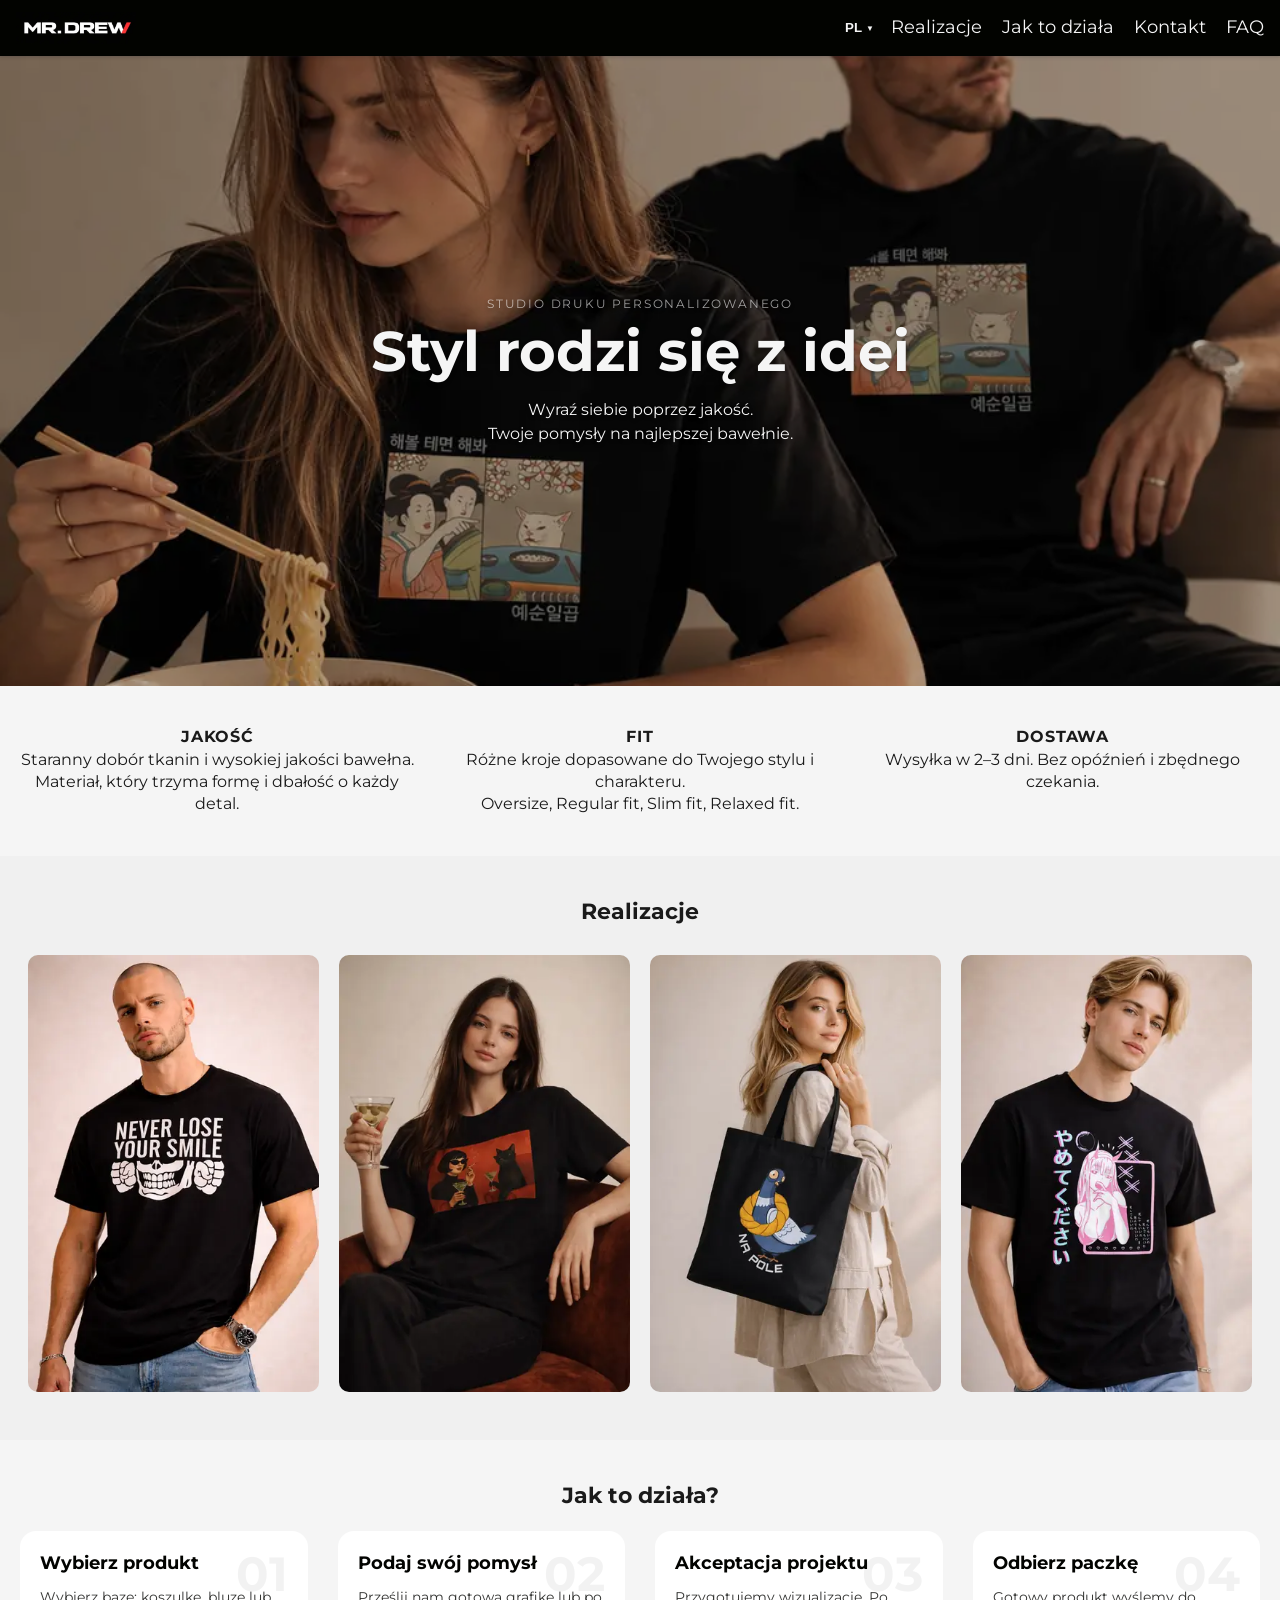
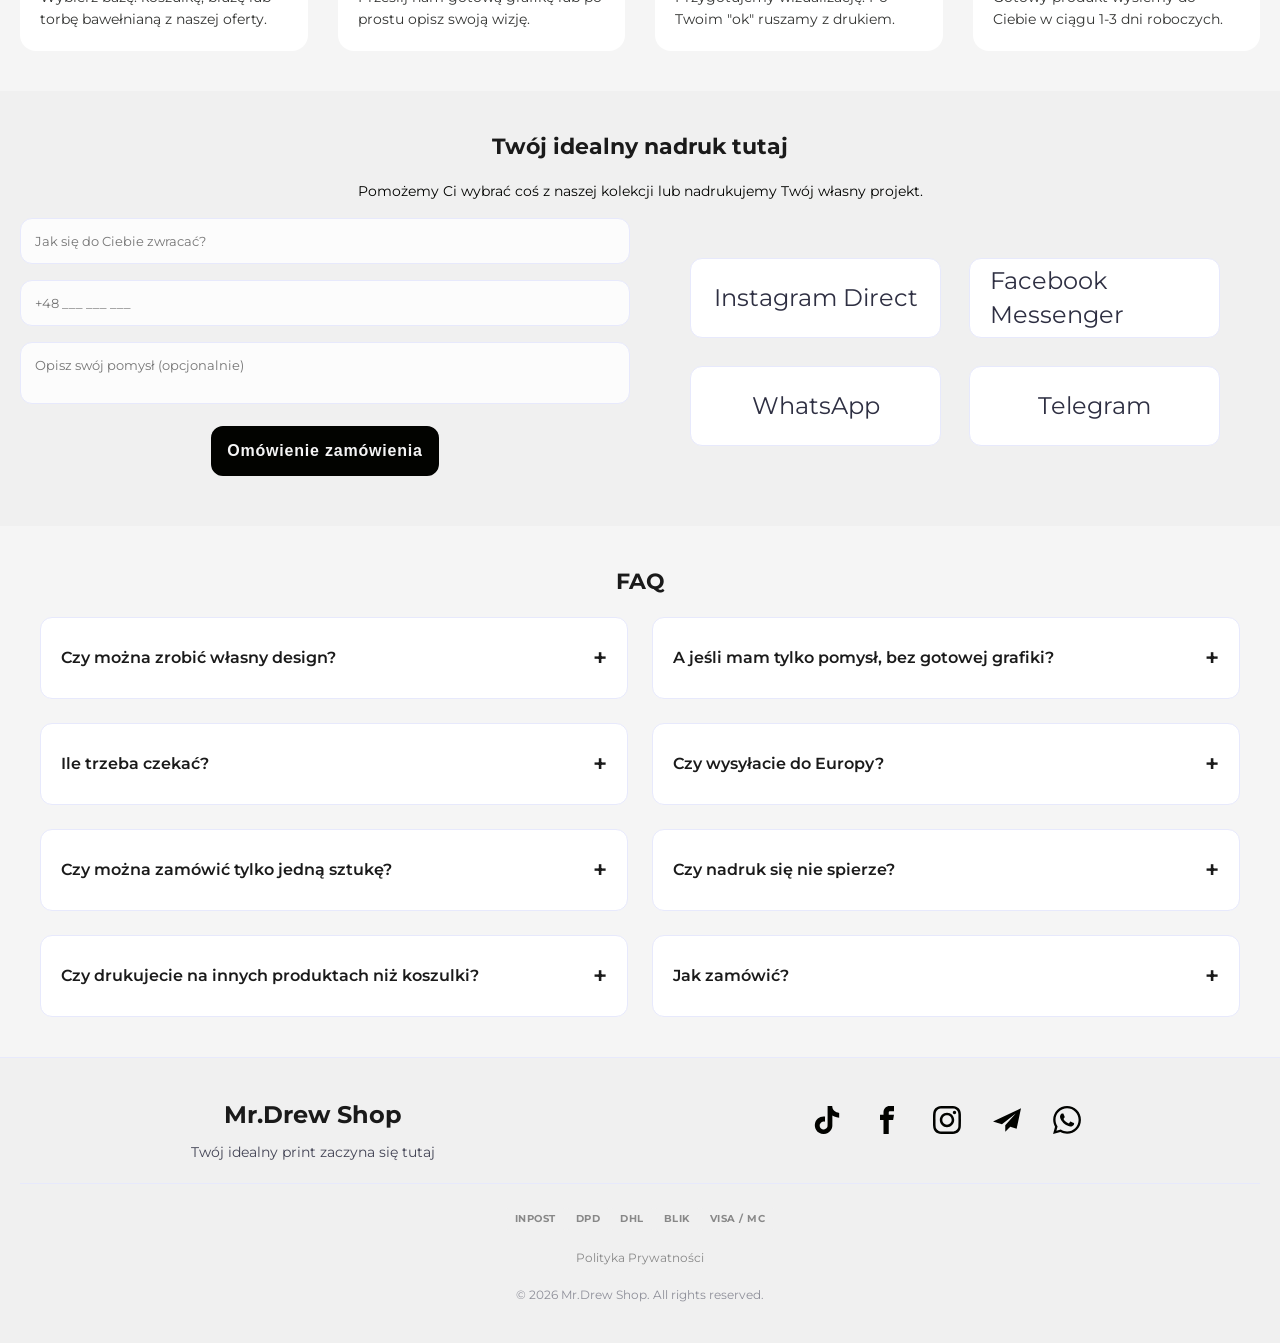
==== commit d78ec995: "su7" ====
--- a/index.html
+++ b/index.html
@@ -48,18 +48,21 @@
       rel="preload"
       as="image"
       href="./img/hero-mobile.webp"
+      imagesrcset="./img/hero-mobile.webp 1x, ./img/hero-tablet.webp 2x"
       media="(max-width: 767px)"
     />
     <link
       rel="preload"
       as="image"
       href="./img/hero-tablet.webp"
+      imagesrcset="./img/hero-tablet.webp 1x, ./img/hero@2x.webp 2x"
       media="(min-width: 768px) and (max-width: 1023px)"
     />
     <link
       rel="preload"
       as="image"
       href="./img/hero.webp"
+      imagesrcset="./img/hero.webp 1x, ./img/hero@2x.webp 2x"
       media="(min-width: 1024px)"
     />
     <link rel="stylesheet" href="./css/style.css" />
@@ -283,6 +286,28 @@
     </header>
 
     <section class="hero">
+      <picture class="hero-bg">
+        <source
+          srcset="./img/hero-mobile.webp 1x, ./img/hero-tablet.webp 2x"
+          media="(max-width: 767px)"
+        />
+        <source
+          srcset="./img/hero-tablet.webp 1x, ./img/hero@2x.webp 2x"
+          media="(min-width: 768px) and (max-width: 1023px)"
+        />
+        <source
+          srcset="./img/hero.webp 1x, ./img/hero@2x.webp 2x"
+          media="(min-width: 1024px)"
+        />
+        <img
+          src="./img/hero-mobile.webp"
+          alt=""
+          class="hero-bg-img"
+          fetchpriority="high"
+          decoding="async"
+        />
+      </picture>
+
       <div class="hero-content">
         <p class="hero-overline">Studio druku personalizowanego</p>
         <h1>Styl rodzi się z idei</h1>
@@ -329,8 +354,12 @@
           <div class="img-placeholder">
             <picture>
               <source
-                srcset="./img/smile.webp 400w, ./img/smile@2x.webp 800w"
-                sizes="(max-width: 767px) 100vw, (max-width: 1023px) 50vw, 25vw"
+                srcset="
+                  ./img/smile.webp     400w,
+                  ./img/smile-600.webp 600w,
+                  ./img/smile@2x.webp  800w
+                "
+                sizes="(max-width: 767px) 80vw, (max-width: 1023px) 50vw, 25vw"
                 type="image/webp"
               />
 
@@ -348,8 +377,12 @@
           <div class="img-placeholder">
             <picture>
               <source
-                srcset="./img/glass.webp 400w, ./img/glass@2x.webp 800w"
-                sizes="(max-width: 767px) 100vw, (max-width: 1023px) 50vw, 25vw"
+                srcset="
+                  ./img/glass.webp     400w,
+                  ./img/glass-600.webp 600w,
+                  ./img/glass@2x.webp  800w
+                "
+                sizes="(max-width: 767px) 80vw, (max-width: 1023px) 50vw, 25vw"
                 type="image/webp"
               />
 
@@ -367,8 +400,12 @@
           <div class="img-placeholder">
             <picture>
               <source
-                srcset="./img/bag.webp 400w, ./img/bag@2x.webp 800w"
-                sizes="(max-width: 767px) 100vw, (max-width: 1023px) 50vw, 25vw"
+                srcset="
+                  ./img/bag.webp     400w,
+                  ./img/bag-600.webp 600w,
+                  ./img/bag@2x.webp  800w
+                "
+                sizes="(max-width: 767px) 80vw, (max-width: 1023px) 50vw, 25vw"
                 type="image/webp"
               />
 
@@ -386,8 +423,12 @@
           <div class="img-placeholder">
             <picture>
               <source
-                srcset="./img/anime.webp 400w, ./img/anime@2x.webp 800w"
-                sizes="(max-width: 767px) 100vw, (max-width: 1023px) 50vw, 25vw"
+                srcset="
+                  ./img/anime.webp     400w,
+                  ./img/anime-600.webp 600w,
+                  ./img/anime@2x.webp  800w
+                "
+                sizes="(max-width: 767px) 80vw, (max-width: 1023px) 50vw, 25vw"
                 type="image/webp"
               />
 
--- a/css/style.css
+++ b/css/style.css
@@ -404,33 +404,30 @@
 /* Hero (Mobile) */
 .hero {
   height: 70vh;
-  background-image:
-    linear-gradient(rgba(0, 0, 0, 0.3), rgba(0, 0, 0, 0.3)),
-    url("../img/hero-tablet.webp");
-  background-image:
-    linear-gradient(rgba(0, 0, 0, 0.3), rgba(0, 0, 0, 0.3)),
-    -webkit-image-set(
-        url("../img/hero-mobile.webp") 1x,
-        url("../img/hero-tablet.webp") 2x
-      );
-  background-image:
-    linear-gradient(rgba(0, 0, 0, 0.3), rgba(0, 0, 0, 0.3)),
-    image-set(
-      url("../img/hero-mobile.webp") 1x,
-      url("../img/hero-tablet.webp") 2x
-    );
-
-  background-size: cover;
-  background-position: center;
-  background-repeat: no-repeat;
-
+  position: relative;
+  overflow: hidden;
   display: flex;
   align-items: center;
   justify-content: center;
   text-align: center;
   padding: 20px;
-  position: relative;
-  overflow: hidden;
+}
+
+.hero-bg {
+  position: absolute;
+  top: 0;
+  left: 0;
+  width: 100%;
+  height: 100%;
+  z-index: 0;
+}
+
+.hero-bg-img {
+  width: 100%;
+  height: 100%;
+  object-fit: cover;
+  object-position: center;
+  display: block;
 }
 
 .hero::before {
@@ -440,16 +437,13 @@
   left: 0;
   width: 100%;
   height: 100%;
-
-  /* 0.2 — это 20% белого цвета. Картинка станет чуть светлее, но останется четкой */
-  background: rgba(0, 0, 0, 0.4);
-
-  z-index: 0;
+  background: rgba(0, 0, 0, 0.3);
+  z-index: 1;
 }
 
 .hero-content {
   position: relative;
-  z-index: 1; /* Обязательно, чтобы текст был выше высветляющего слоя */
+  z-index: 2; /* Обязательно, чтобы текст был выше высветляющего слоя */
   text-shadow: 0 2px 4px rgba(0, 0, 0, 0.3);
   color: var(--light-bg);
 }
@@ -476,38 +470,7 @@
   margin-top: 15px;
 }
 
-@media (min-width: 768px) {
-  .hero {
-    background-image:
-      linear-gradient(rgba(0, 0, 0, 0.3), rgba(0, 0, 0, 0.3)),
-      -webkit-image-set(
-          url("../img/hero-tablet.webp") 1x,
-          url("../img/hero@2x.webp") 2x
-        );
-    background-image:
-      linear-gradient(rgba(0, 0, 0, 0.3), rgba(0, 0, 0, 0.3)),
-      image-set(
-        url("../img/hero-tablet.webp") 1x,
-        url("../img/hero@2x.webp") 2x
-      );
-  }
-}
-
 @media (min-width: 1024px) {
-  /* Hero */
-  .hero {
-    height: 85vh;
-    padding: 0 5%;
-    background-image:
-      linear-gradient(rgba(0, 0, 0, 0.3), rgba(0, 0, 0, 0.3)),
-      -webkit-image-set(
-          url("../img/hero.webp") 1x,
-          url("../img/hero@2x.webp") 2x
-        );
-    background-image:
-      linear-gradient(rgba(0, 0, 0, 0.3), rgba(0, 0, 0, 0.3)),
-      image-set(url("../img/hero.webp") 1x, url("../img/hero@2x.webp") 2x);
-  }
   .hero-content h1 {
     font-size: 3.5rem;
     max-width: 700px;
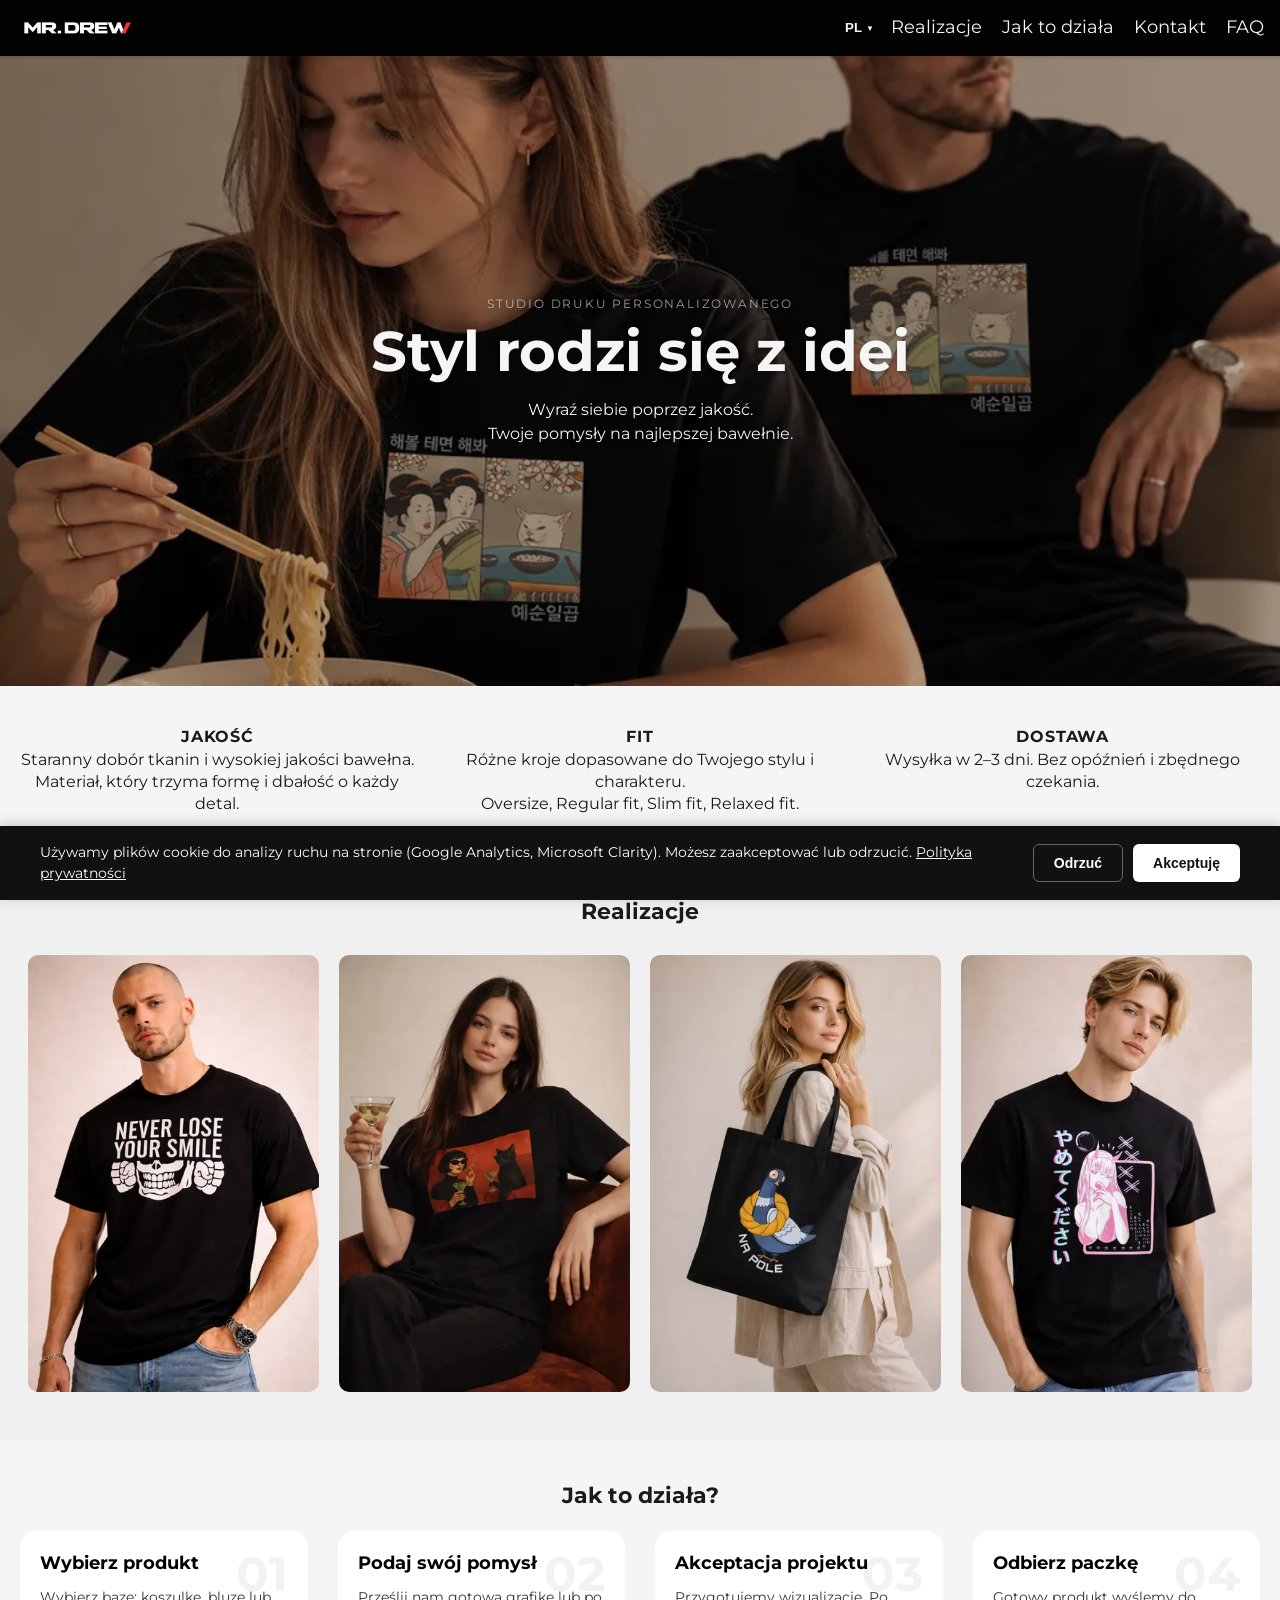
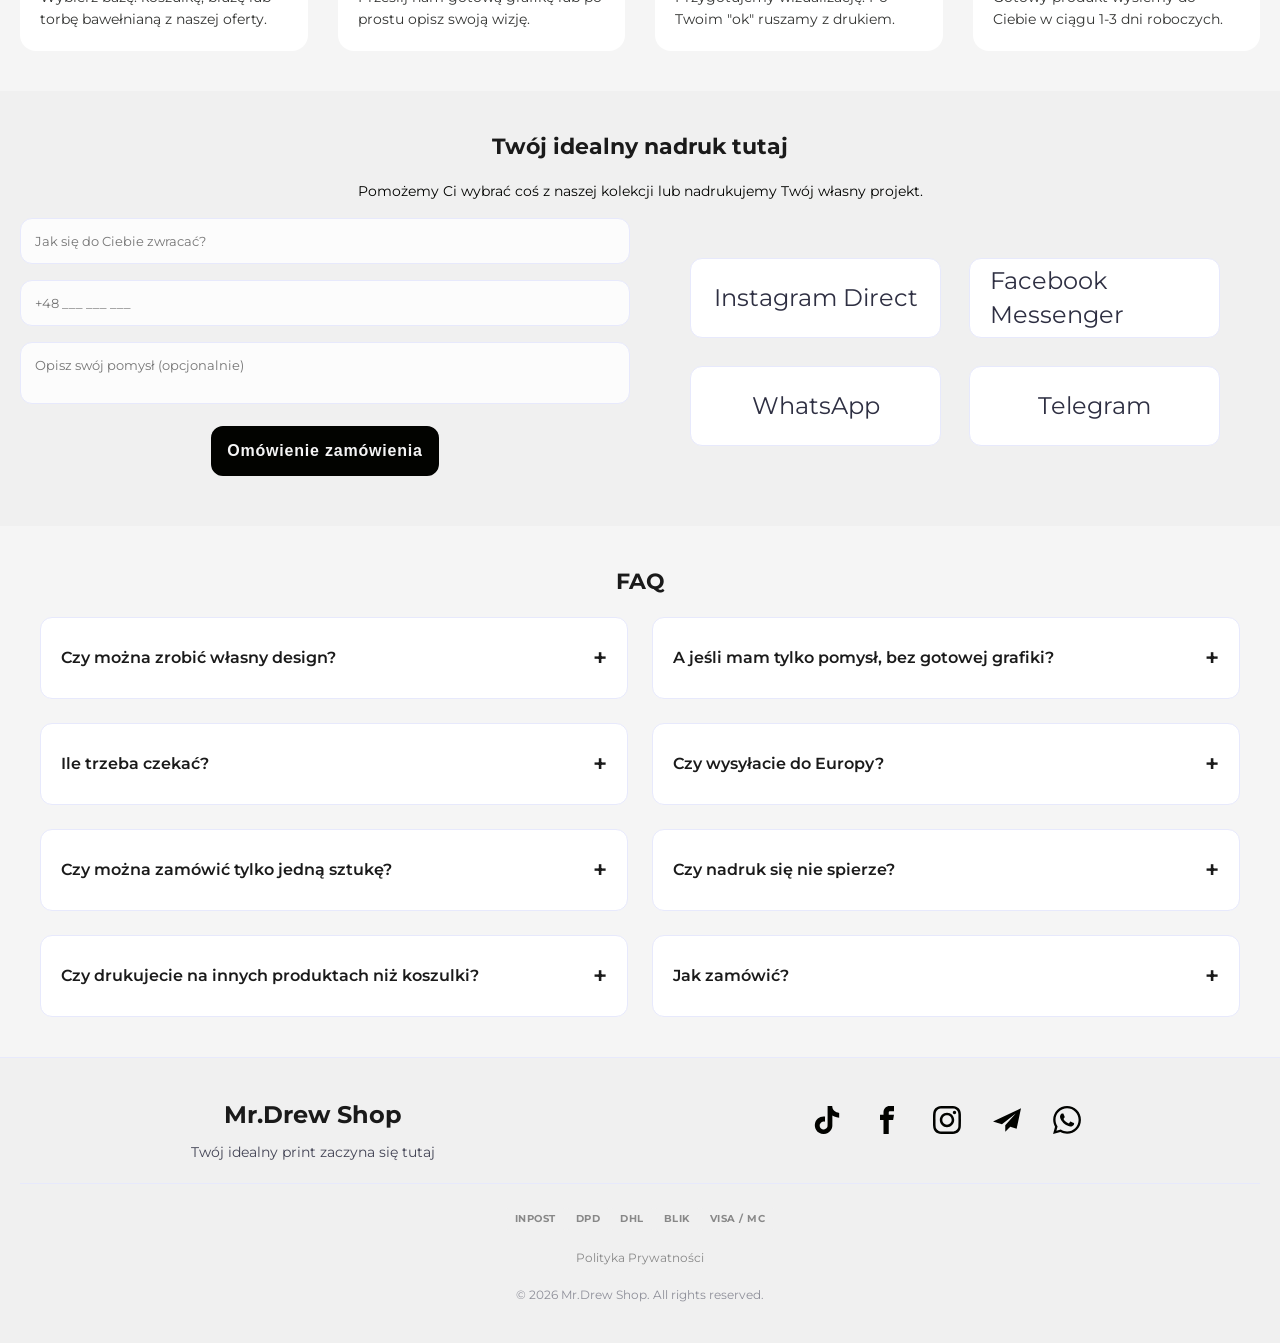
==== commit d3cf3c80: "polit" ====
--- a/index.html
+++ b/index.html
@@ -47,6 +47,7 @@
     <link
       rel="preload"
       as="image"
+      fetchpriority="high"
       href="./img/hero-mobile.webp"
       imagesrcset="./img/hero-mobile.webp 1x, ./img/hero-tablet.webp 2x"
       media="(max-width: 767px)"
@@ -54,6 +55,7 @@
     <link
       rel="preload"
       as="image"
+      fetchpriority="high"
       href="./img/hero-tablet.webp"
       imagesrcset="./img/hero-tablet.webp 1x, ./img/hero@2x.webp 2x"
       media="(min-width: 768px) and (max-width: 1023px)"
@@ -61,6 +63,7 @@
     <link
       rel="preload"
       as="image"
+      fetchpriority="high"
       href="./img/hero.webp"
       imagesrcset="./img/hero.webp 1x, ./img/hero@2x.webp 2x"
       media="(min-width: 1024px)"
@@ -127,6 +130,31 @@
     </script>
   </head>
   <body id="main">
+    <div class="cookie-banner" id="cookie-banner" hidden>
+      <div class="cookie-banner-content">
+        <p class="cookie-banner-text">
+          Używamy plików cookie do analizy ruchu na stronie (Google Analytics,
+          Microsoft Clarity). Możesz zaakceptować lub odrzucić.
+          <a href="./privacy.html">Polityka prywatności</a>
+        </p>
+        <div class="cookie-banner-actions">
+          <button
+            type="button"
+            class="cookie-btn cookie-btn-decline"
+            id="cookie-decline"
+          >
+            Odrzuć
+          </button>
+          <button
+            type="button"
+            class="cookie-btn cookie-btn-accept"
+            id="cookie-accept"
+          >
+            Akceptuję
+          </button>
+        </div>
+      </div>
+    </div>
     <header class="header">
       <div class="logo">
         <a href="./index.html"
@@ -134,6 +162,9 @@
             src="./img/logo.webp"
             class="logo-img"
             alt="Mr. Drew - strona główna"
+            width="120"
+            height="32"
+            decoding="async"
         /></a>
       </div>
 
@@ -827,10 +858,15 @@
         <button type="button" class="modal-ok-btn" id="modal-ok-btn">OK</button>
       </div>
     </div>
-    <script src="./js/index.js"></script>
+    <script src="./js/index.js" defer></script>
 
     <script>
-      window.addEventListener("load", () => {
+      const COOKIE_KEY = "cookie_consent"; // "accepted" | "declined"
+      const banner = document.getElementById("cookie-banner");
+      const acceptBtn = document.getElementById("cookie-accept");
+      const declineBtn = document.getElementById("cookie-decline");
+
+      function loadAnalytics() {
         const s1 = document.createElement("script");
         s1.async = true;
         s1.src = "https://www.googletagmanager.com/gtag/js?id=G-KKGRZ2KLPZ";
@@ -854,6 +890,26 @@
           y = l.getElementsByTagName(r)[0];
           y.parentNode.insertBefore(t, y);
         })(window, document, "clarity", "script", "wjt2ygruwv");
+      }
+
+      const consent = localStorage.getItem(COOKIE_KEY);
+
+      if (consent === "accepted") {
+        loadAnalytics();
+      } else if (consent === null) {
+        banner.hidden = false;
+      }
+      // если "declined" — ничего не делаем, баннер не показываем, аналитику не грузим
+
+      acceptBtn?.addEventListener("click", () => {
+        localStorage.setItem(COOKIE_KEY, "accepted");
+        banner.hidden = true;
+        loadAnalytics();
+      });
+
+      declineBtn?.addEventListener("click", () => {
+        localStorage.setItem(COOKIE_KEY, "declined");
+        banner.hidden = true;
       });
     </script>
   </body>
--- a/css/style.css
+++ b/css/style.css
@@ -104,6 +104,84 @@
   padding: 10px 0;
   width: 100%;
   font-size: 0.8rem;
+}
+
+.cookie-banner {
+  position: fixed;
+  bottom: 0;
+  left: 0;
+  right: 0;
+  z-index: 9999;
+  background: #111;
+  color: #fff;
+  padding: 16px 20px;
+  box-shadow: 0 -2px 12px rgba(0, 0, 0, 0.2);
+}
+
+.cookie-banner[hidden] {
+  display: none;
+}
+
+.cookie-banner-content {
+  max-width: 1200px;
+  margin: 0 auto;
+  display: flex;
+  align-items: center;
+  justify-content: space-between;
+  gap: 20px;
+  flex-wrap: wrap;
+}
+
+.cookie-banner-text {
+  font-size: 14px;
+  line-height: 1.5;
+  margin: 0;
+  flex: 1 1 300px;
+}
+
+.cookie-banner-text a {
+  color: #fff;
+  text-decoration: underline;
+}
+
+.cookie-banner-actions {
+  display: flex;
+  gap: 10px;
+  flex-shrink: 0;
+}
+
+.cookie-btn {
+  padding: 10px 20px;
+  border-radius: 6px;
+  border: none;
+  font-size: 14px;
+  font-weight: 600;
+  cursor: pointer;
+  white-space: nowrap;
+}
+
+.cookie-btn-decline {
+  background: transparent;
+  border: 1px solid #666;
+  color: #fff;
+}
+
+.cookie-btn-accept {
+  background: #fff;
+  color: #111;
+}
+
+@media (max-width: 600px) {
+  .cookie-banner-content {
+    flex-direction: column;
+    align-items: stretch;
+  }
+  .cookie-banner-actions {
+    justify-content: stretch;
+  }
+  .cookie-btn {
+    flex: 1;
+  }
 }
 
 /* Header (Mobile) */
